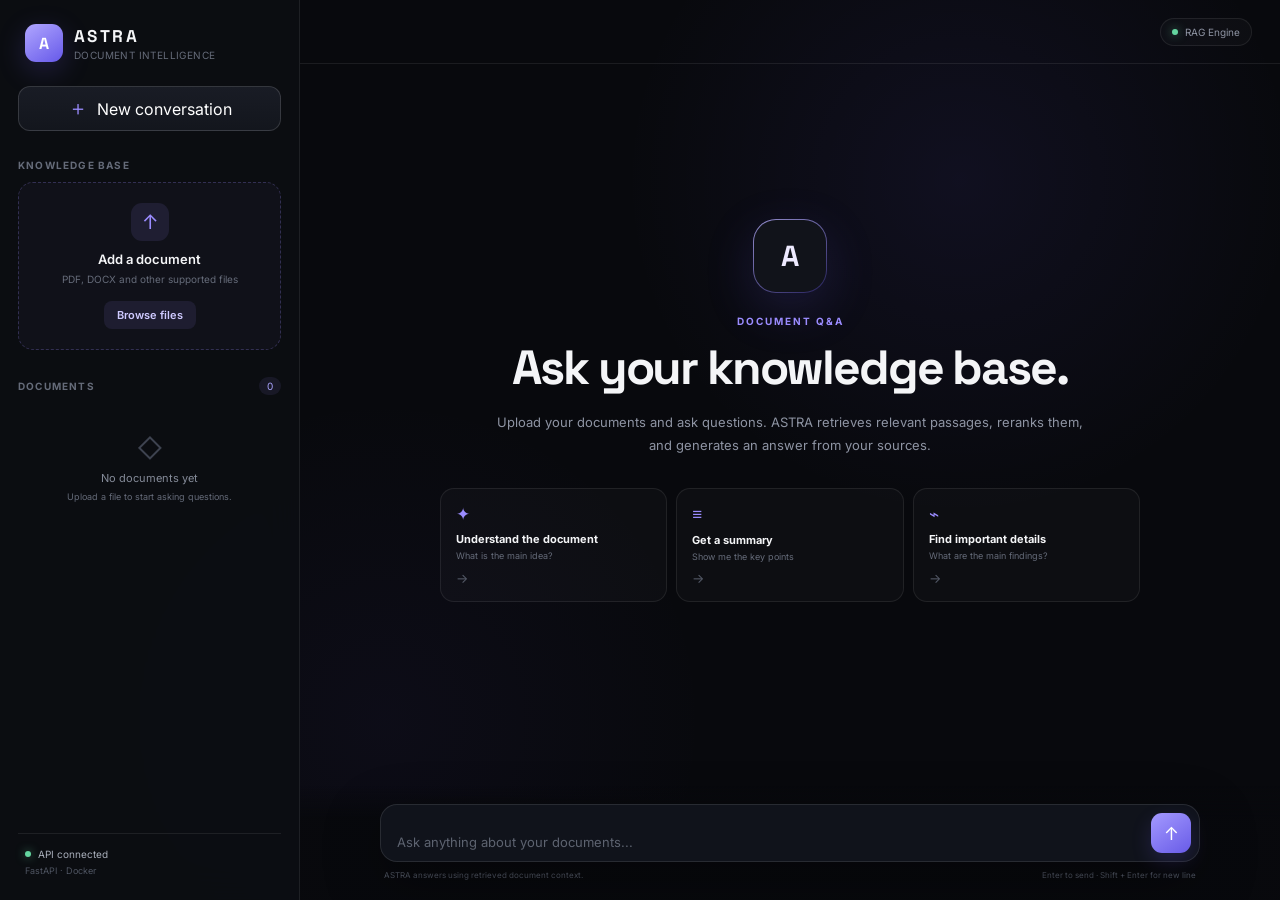
==== frontend/index.html @ 9e0460b1 "Add files via upload" ====
<!DOCTYPE html>
<html lang="en">
<head>
<meta charset="UTF-8">
<meta name="viewport" content="width=device-width, initial-scale=1.0">
<title>ASTRA RAG</title>
<link rel="preconnect" href="https://fonts.googleapis.com">
<link rel="preconnect" href="https://fonts.gstatic.com" crossorigin>
<link href="https://fonts.googleapis.com/css2?family=Inter:wght@400;500;600;700&family=Space+Grotesk:wght@500;600;700&display=swap" rel="stylesheet">
<link rel="stylesheet" href="style.css">
</head>
<body>
<div class="app-shell">

<aside class="sidebar">
  <div class="brand">
    <div class="brand-mark">A</div>
    <div><div class="brand-name">ASTRA</div><div class="brand-subtitle">DOCUMENT INTELLIGENCE</div></div>
  </div>

  <button class="new-chat-btn" id="newChatButton"><span>＋</span> New conversation</button>

  <section class="upload-panel">
    <div class="section-label">Knowledge base</div>
    <div class="drop-zone" id="dropZone">
      <div class="upload-icon">↑</div>
      <div class="drop-title">Add a document</div>
      <div class="drop-text">PDF, DOCX and other supported files</div>
      <button class="browse-btn" id="browseButton">Browse files</button>
      <input type="file" id="fileInput" hidden>
    </div>
  </section>

  <section class="documents-panel">
    <div class="documents-heading">
      <span class="section-label">Documents</span>
      <span class="document-count" id="documentCount">0</span>
    </div>
    <div id="documentList" class="document-list">
      <div class="empty-documents"><span>◇</span><p>No documents yet</p><small>Upload a file to start asking questions.</small></div>
    </div>
  </section>

  <div class="sidebar-footer">
    <div class="connection"><span class="status-dot"></span> API connected</div>
    <div class="api-label">FastAPI · Docker</div>
  </div>
</aside>

<main class="main">
  <header class="topbar">
    <div class="mobile-brand"><div class="brand-mark">A</div><span>ASTRA</span></div>
    <div class="engine-pill"><span class="mini-dot"></span> RAG Engine</div>
  </header>

  <div class="chat-area" id="chatContainer">
    <section class="welcome" id="welcomeScreen">
      <div class="welcome-orb"><div class="orb-core">A</div></div>
      <div class="eyebrow">DOCUMENT Q&A</div>
      <h1>Ask your knowledge base.</h1>
      <p class="welcome-text">Upload your documents and ask questions. ASTRA retrieves relevant passages, reranks them, and generates an answer from your sources.</p>

      <div class="suggestions">
        <button class="suggestion" onclick="useSuggestion('What is the main idea of this document?')">
          <span class="suggestion-icon">✦</span><span><strong>Understand the document</strong><small>What is the main idea?</small></span><span class="arrow">→</span>
        </button>
        <button class="suggestion" onclick="useSuggestion('Summarize the key points from this document.')">
          <span class="suggestion-icon">≡</span><span><strong>Get a summary</strong><small>Show me the key points</small></span><span class="arrow">→</span>
        </button>
        <button class="suggestion" onclick="useSuggestion('What are the important findings in this document?')">
          <span class="suggestion-icon">⌁</span><span><strong>Find important details</strong><small>What are the main findings?</small></span><span class="arrow">→</span>
        </button>
      </div>
    </section>
  </div>

  <div class="composer-wrap">
    <div class="composer">
      <textarea id="queryInput" rows="1" placeholder="Ask anything about your documents..."></textarea>
      <button class="send-btn" id="sendButton" aria-label="Send message"><span>↑</span></button>
    </div>
    <div class="composer-note"><span>ASTRA answers using retrieved document context.</span><span>Enter to send · Shift + Enter for new line</span></div>
  </div>
</main>
</div>

<div class="notification" id="notification"></div>
<script src="script.js"></script>
</body>
</html>
---- frontend/style.css ----
*{box-sizing:border-box;margin:0;padding:0}
:root{--bg:#08090d;--panel:#0e1016;--border:rgba(255,255,255,.08);--text:#f4f5f7;--muted:#8e94a3;--muted2:#656b79;--accent:#9b8cff;--success:#64d6a0;--danger:#ff7272}
html,body{width:100%;height:100%;overflow:hidden}
body{background:radial-gradient(circle at 75% 20%,rgba(116,95,255,.08),transparent 28%),radial-gradient(circle at 30% 80%,rgba(92,68,190,.06),transparent 28%),var(--bg);color:var(--text);font-family:Inter,sans-serif}
button,textarea{font:inherit}button{border:0;cursor:pointer}
.app-shell{height:100vh;display:flex}
.sidebar{width:300px;min-width:300px;height:100vh;display:flex;flex-direction:column;padding:22px 18px;background:rgba(12,14,19,.94);border-right:1px solid var(--border);backdrop-filter:blur(18px)}
.brand{display:flex;align-items:center;gap:11px;padding:2px 7px 24px}
.brand-mark{width:38px;height:38px;display:grid;place-items:center;border-radius:11px;color:#fff;font-family:"Space Grotesk";font-weight:700;background:linear-gradient(145deg,#b0a6ff,#6659e9);box-shadow:0 8px 28px rgba(112,94,240,.22)}
.brand-name{font-family:"Space Grotesk";font-size:17px;font-weight:700;letter-spacing:.14em}
.brand-subtitle{margin-top:2px;color:var(--muted2);font-size:10px;letter-spacing:.04em}
.new-chat-btn{height:45px;width:100%;display:flex;align-items:center;justify-content:center;gap:9px;border:1px solid rgba(255,255,255,.14);border-radius:12px;color:#fff;background:linear-gradient(180deg,#191c25,#13161d);transition:.2s}
.new-chat-btn:hover{border-color:rgba(155,140,255,.4);transform:translateY(-1px)}
.new-chat-btn span{color:var(--accent);font-size:20px}
.section-label{color:var(--muted2);font-size:10px;font-weight:700;letter-spacing:.12em;text-transform:uppercase}
.upload-panel{margin-top:28px}
.drop-zone{margin-top:11px;padding:20px 13px;text-align:center;border:1px dashed rgba(155,140,255,.25);border-radius:15px;background:rgba(155,140,255,.035);transition:.2s}
.drop-zone.dragging,.drop-zone:hover{border-color:rgba(155,140,255,.62);background:rgba(155,140,255,.07)}
.upload-icon{width:38px;height:38px;margin:0 auto 10px;display:grid;place-items:center;border-radius:11px;color:var(--accent);background:rgba(155,140,255,.11);font-size:20px}
.drop-title{font-size:13px;font-weight:600}.drop-text{margin:5px 0 14px;color:var(--muted2);font-size:10px;line-height:1.5}
.browse-btn{padding:7px 13px;border-radius:8px;color:#cfcaff;background:rgba(155,140,255,.1);font-size:11px;font-weight:600}
.documents-panel{min-height:0;margin-top:27px;flex:1}.documents-heading{display:flex;align-items:center;justify-content:space-between}
.document-count{min-width:22px;padding:3px 7px;border-radius:20px;color:#aaa4ff;background:rgba(155,140,255,.09);font-size:10px;text-align:center}
.document-list{margin-top:10px;max-height:calc(100vh - 490px);overflow-y:auto}.document-list::-webkit-scrollbar{width:4px}.document-list::-webkit-scrollbar-thumb{background:#292d38;border-radius:10px}
.document-item{display:flex;align-items:center;gap:10px;padding:10px;margin-bottom:5px;border-radius:11px;background:rgba(255,255,255,.025)}
.document-icon{width:30px;height:30px;flex:0 0 30px;display:grid;place-items:center;border-radius:8px;background:#191c24;font-size:13px}
.document-info{min-width:0}.document-name{overflow:hidden;color:#d9dbe1;font-size:11px;font-weight:500;text-overflow:ellipsis;white-space:nowrap}
.document-status{margin-top:3px;color:var(--muted2);font-size:9px}.document-status.indexed{color:var(--success)}.document-status.failed{color:var(--danger)}
.empty-documents{padding:28px 10px;text-align:center;color:var(--muted2)}.empty-documents span{display:block;margin-bottom:8px;color:#3e4350;font-size:25px}.empty-documents p{color:#858b99;font-size:11px}.empty-documents small{display:block;margin-top:5px;font-size:9px;line-height:1.5}
.sidebar-footer{padding:14px 7px 2px;border-top:1px solid var(--border)}.connection{display:flex;align-items:center;gap:7px;color:#a9afbb;font-size:10px}.status-dot,.mini-dot{width:6px;height:6px;border-radius:50%;background:var(--success);box-shadow:0 0 10px rgba(100,214,160,.6)}.api-label{margin-top:5px;color:#4f5562;font-size:9px}
.main{min-width:0;height:100vh;flex:1;display:flex;flex-direction:column}.topbar{height:64px;min-height:64px;display:flex;align-items:center;justify-content:flex-end;padding:0 28px;border-bottom:1px solid var(--border)}
.mobile-brand{display:none}.engine-pill{display:flex;align-items:center;gap:7px;padding:7px 11px;border:1px solid var(--border);border-radius:20px;color:var(--muted);background:rgba(255,255,255,.025);font-size:10px}
.chat-area{width:min(920px,100%);margin:0 auto;padding:42px 28px 140px;flex:1;overflow-y:auto}.chat-area::-webkit-scrollbar{width:6px}.chat-area::-webkit-scrollbar-thumb{background:#252934;border-radius:10px}
.welcome{min-height:100%;display:flex;flex-direction:column;align-items:center;justify-content:center;padding-bottom:45px;text-align:center}
.welcome-orb{width:74px;height:74px;margin-bottom:22px;padding:1px;display:grid;place-items:center;border-radius:23px;background:linear-gradient(145deg,rgba(184,176,255,.8),rgba(91,77,226,.35));box-shadow:0 15px 50px rgba(103,87,231,.17)}
.orb-core{width:100%;height:100%;display:grid;place-items:center;border-radius:22px;color:#eeeaff;background:#11131a;font-family:"Space Grotesk";font-size:29px;font-weight:700}
.eyebrow{color:var(--accent);font-size:10px;font-weight:700;letter-spacing:.2em}.welcome h1{margin-top:10px;font-family:"Space Grotesk";font-size:clamp(32px,4vw,48px);letter-spacing:-.045em}
.welcome-text{max-width:610px;margin-top:13px;color:var(--muted);font-size:13px;line-height:1.75}
.suggestions{width:min(700px,100%);display:grid;grid-template-columns:repeat(3,1fr);gap:9px;margin-top:32px}.suggestion{min-height:102px;display:flex;flex-direction:column;align-items:flex-start;gap:8px;padding:15px;text-align:left;border:1px solid var(--border);border-radius:14px;color:var(--text);background:rgba(255,255,255,.022);transition:.2s}
.suggestion:hover{transform:translateY(-2px);border-color:rgba(155,140,255,.28);background:rgba(155,140,255,.045)}.suggestion-icon{color:var(--accent);font-size:17px}.suggestion strong{display:block;font-size:11px}.suggestion small{display:block;margin-top:4px;color:var(--muted2);font-size:9px}.arrow{margin-top:auto;color:#555b69;font-size:13px}
.message{display:flex;width:100%;margin-bottom:22px}.user-message{justify-content:flex-end}.user-message .message-content{max-width:70%;padding:11px 14px;border:1px solid rgba(155,140,255,.16);border-radius:15px 15px 4px 15px;color:#eeeaff;background:rgba(155,140,255,.095);font-size:13px;line-height:1.6}
.ai-message{justify-content:flex-start}.ai-message .message-content{max-width:82%;color:#d7dae2;font-size:13px;line-height:1.75}.sources{display:grid;gap:7px;margin-top:16px}.source-card{padding:10px 12px;border-left:2px solid rgba(155,140,255,.5);border-radius:0 9px 9px 0;color:var(--muted);background:rgba(255,255,255,.025);font-size:9px;line-height:1.5}.source-card strong{color:#bfc3cd;font-size:10px}
.composer-wrap{position:fixed;right:0;bottom:0;left:300px;padding:18px 28px 20px;background:linear-gradient(transparent,rgba(8,9,13,.97) 28%)}.composer{width:min(820px,100%);min-height:58px;display:flex;align-items:flex-end;gap:10px;margin:0 auto;padding:8px 8px 8px 16px;border:1px solid rgba(255,255,255,.1);border-radius:17px;background:rgba(18,21,29,.94);box-shadow:0 18px 55px rgba(0,0,0,.35);backdrop-filter:blur(18px)}
.composer:focus-within{border-color:rgba(155,140,255,.35)}textarea{width:100%;max-height:130px;resize:none;outline:0;border:0;background:transparent;color:var(--text);font-size:13px;line-height:1.5}textarea::placeholder{color:#5d6370}
.send-btn{width:40px;height:40px;flex:0 0 40px;display:grid;place-items:center;border-radius:11px;color:#fff;background:linear-gradient(145deg,#a49aff,#685be7);box-shadow:0 8px 20px rgba(104,91,231,.2);transition:.2s}.send-btn:hover{transform:translateY(-1px)}.send-btn:disabled{opacity:.45;cursor:not-allowed;transform:none}.send-btn span{font-size:18px}
.composer-note{width:min(820px,100%);display:flex;justify-content:space-between;margin:8px auto 0;padding:0 4px;color:#4f5562;font-size:8px}
.typing{display:flex;align-items:center;gap:4px;color:var(--muted2);font-size:11px}.typing-dot{width:5px;height:5px;border-radius:50%;background:#77718f;animation:pulse 1s infinite ease-in-out}.typing-dot:nth-child(2){animation-delay:.15s}.typing-dot:nth-child(3){animation-delay:.3s}
@keyframes pulse{0%,100%{opacity:.25;transform:translateY(0)}50%{opacity:1;transform:translateY(-2px)}}
.notification{position:fixed;right:22px;top:22px;z-index:100;max-width:330px;padding:11px 15px;border:1px solid rgba(255,255,255,.14);border-radius:11px;color:#e7e9ee;background:#171a22;box-shadow:0 14px 40px rgba(0,0,0,.35);font-size:11px;opacity:0;pointer-events:none;transform:translateY(-8px);transition:.25s}.notification.show{opacity:1;transform:translateY(0)}
@media(max-width:800px){.sidebar{width:245px;min-width:245px}.composer-wrap{left:245px}.suggestions{grid-template-columns:1fr;max-width:500px}}
@media(max-width:650px){html,body{overflow:auto}.sidebar{display:none}.main{min-height:100vh}.topbar{justify-content:space-between;padding:0 16px}.mobile-brand{display:flex;align-items:center;gap:9px;font-family:"Space Grotesk";font-size:15px;font-weight:700;letter-spacing:.1em}.mobile-brand .brand-mark{width:31px;height:31px;border-radius:9px;font-size:13px}.chat-area{padding:28px 16px 150px}.welcome h1{font-size:34px}.welcome-text{font-size:12px}.composer-wrap{left:0;padding:12px 12px 15px}.composer-note{display:none}.user-message .message-content,.ai-message .message-content{max-width:92%}}
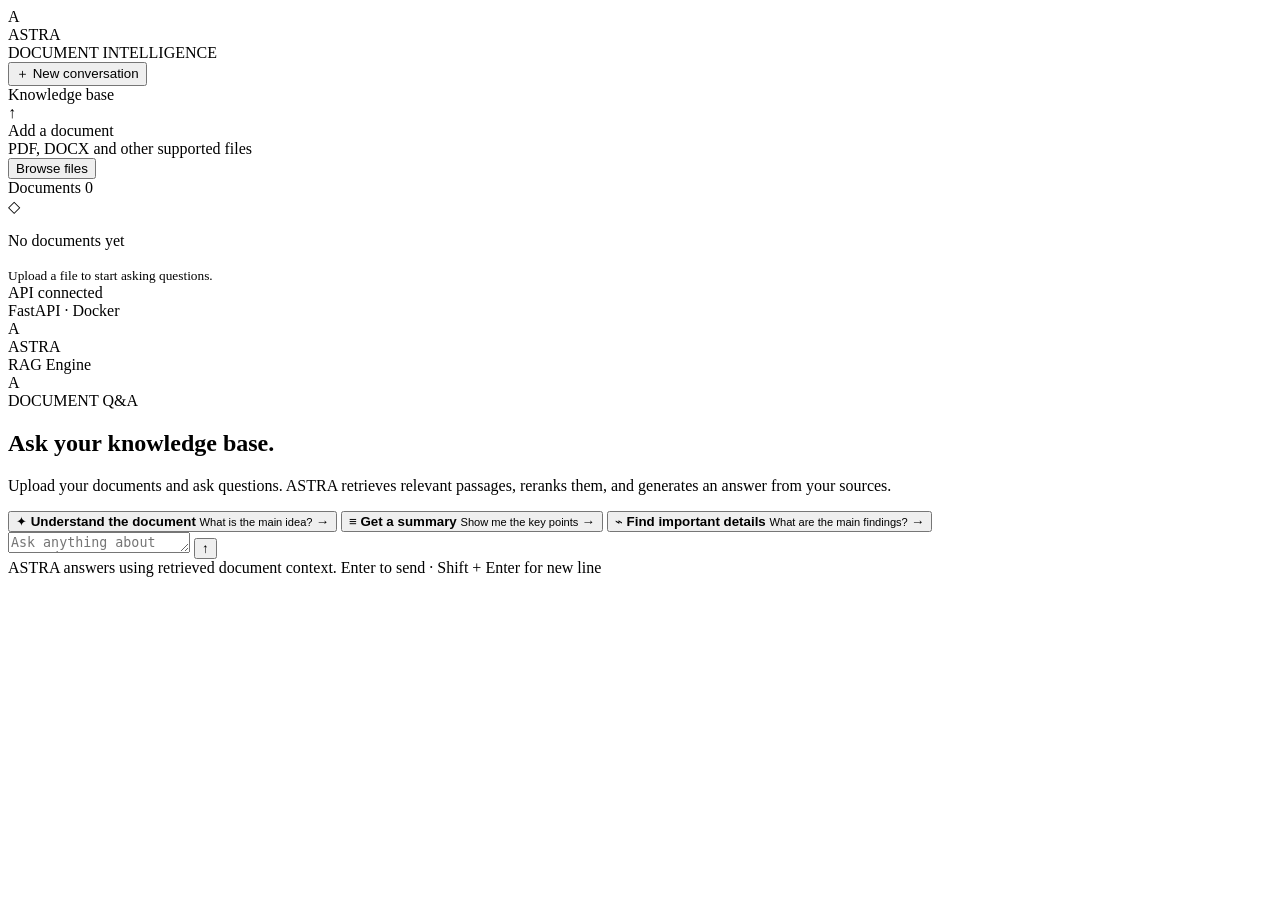
==== commit d9b892bd: "Refactor index.html for improved structure Updated HTML structure and added FastAPI static file link" ====
--- a/frontend/index.html
+++ b/frontend/index.html
@@ -1,90 +1,420 @@
 <!DOCTYPE html>
 <html lang="en">
 <head>
-<meta charset="UTF-8">
-<meta name="viewport" content="width=device-width, initial-scale=1.0">
-<title>ASTRA RAG</title>
-<link rel="preconnect" href="https://fonts.googleapis.com">
-<link rel="preconnect" href="https://fonts.gstatic.com" crossorigin>
-<link href="https://fonts.googleapis.com/css2?family=Inter:wght@400;500;600;700&family=Space+Grotesk:wght@500;600;700&display=swap" rel="stylesheet">
-<link rel="stylesheet" href="style.css">
+    <meta charset="UTF-8">
+    <meta name="viewport" content="width=device-width, initial-scale=1.0">
+
+    <title>ASTRA RAG</title>
+
+    <!-- Google Font -->
+    <link rel="preconnect" href="https://fonts.googleapis.com">
+    <link rel="preconnect" href="https://fonts.gstatic.com" crossorigin>
+
+    <link
+        href="https://fonts.googleapis.com/css2?family=Inter:wght@400;500;600;700&family=Space+Grotesk:wght@500;600;700&display=swap"
+        rel="stylesheet"
+    >
+
+    <!-- FastAPI static files -->
+    <link rel="stylesheet" href="/static/style.css">
 </head>
+
 <body>
+
 <div class="app-shell">
 
-<aside class="sidebar">
-  <div class="brand">
-    <div class="brand-mark">A</div>
-    <div><div class="brand-name">ASTRA</div><div class="brand-subtitle">DOCUMENT INTELLIGENCE</div></div>
-  </div>
-
-  <button class="new-chat-btn" id="newChatButton"><span>＋</span> New conversation</button>
-
-  <section class="upload-panel">
-    <div class="section-label">Knowledge base</div>
-    <div class="drop-zone" id="dropZone">
-      <div class="upload-icon">↑</div>
-      <div class="drop-title">Add a document</div>
-      <div class="drop-text">PDF, DOCX and other supported files</div>
-      <button class="browse-btn" id="browseButton">Browse files</button>
-      <input type="file" id="fileInput" hidden>
-    </div>
-  </section>
-
-  <section class="documents-panel">
-    <div class="documents-heading">
-      <span class="section-label">Documents</span>
-      <span class="document-count" id="documentCount">0</span>
-    </div>
-    <div id="documentList" class="document-list">
-      <div class="empty-documents"><span>◇</span><p>No documents yet</p><small>Upload a file to start asking questions.</small></div>
-    </div>
-  </section>
-
-  <div class="sidebar-footer">
-    <div class="connection"><span class="status-dot"></span> API connected</div>
-    <div class="api-label">FastAPI · Docker</div>
-  </div>
-</aside>
-
-<main class="main">
-  <header class="topbar">
-    <div class="mobile-brand"><div class="brand-mark">A</div><span>ASTRA</span></div>
-    <div class="engine-pill"><span class="mini-dot"></span> RAG Engine</div>
-  </header>
-
-  <div class="chat-area" id="chatContainer">
-    <section class="welcome" id="welcomeScreen">
-      <div class="welcome-orb"><div class="orb-core">A</div></div>
-      <div class="eyebrow">DOCUMENT Q&A</div>
-      <h1>Ask your knowledge base.</h1>
-      <p class="welcome-text">Upload your documents and ask questions. ASTRA retrieves relevant passages, reranks them, and generates an answer from your sources.</p>
-
-      <div class="suggestions">
-        <button class="suggestion" onclick="useSuggestion('What is the main idea of this document?')">
-          <span class="suggestion-icon">✦</span><span><strong>Understand the document</strong><small>What is the main idea?</small></span><span class="arrow">→</span>
+    <!-- ================= SIDEBAR ================= -->
+
+    <aside class="sidebar">
+
+        <!-- Brand -->
+        <div class="brand">
+
+            <div class="brand-mark">
+                A
+            </div>
+
+            <div>
+                <div class="brand-name">
+                    ASTRA
+                </div>
+
+                <div class="brand-subtitle">
+                    DOCUMENT INTELLIGENCE
+                </div>
+            </div>
+
+        </div>
+
+
+        <!-- New Chat -->
+        <button
+            class="new-chat-btn"
+            id="newChatButton"
+        >
+            <span>＋</span>
+            New conversation
         </button>
-        <button class="suggestion" onclick="useSuggestion('Summarize the key points from this document.')">
-          <span class="suggestion-icon">≡</span><span><strong>Get a summary</strong><small>Show me the key points</small></span><span class="arrow">→</span>
-        </button>
-        <button class="suggestion" onclick="useSuggestion('What are the important findings in this document?')">
-          <span class="suggestion-icon">⌁</span><span><strong>Find important details</strong><small>What are the main findings?</small></span><span class="arrow">→</span>
-        </button>
-      </div>
-    </section>
-  </div>
-
-  <div class="composer-wrap">
-    <div class="composer">
-      <textarea id="queryInput" rows="1" placeholder="Ask anything about your documents..."></textarea>
-      <button class="send-btn" id="sendButton" aria-label="Send message"><span>↑</span></button>
-    </div>
-    <div class="composer-note"><span>ASTRA answers using retrieved document context.</span><span>Enter to send · Shift + Enter for new line</span></div>
-  </div>
-</main>
+
+
+        <!-- Upload -->
+        <section class="upload-panel">
+
+            <div class="section-label">
+                Knowledge base
+            </div>
+
+
+            <div
+                class="drop-zone"
+                id="dropZone"
+            >
+
+                <div class="upload-icon">
+                    ↑
+                </div>
+
+
+                <div class="drop-title">
+                    Add a document
+                </div>
+
+
+                <div class="drop-text">
+                    PDF, DOCX and other supported files
+                </div>
+
+
+                <button
+                    class="browse-btn"
+                    id="browseButton"
+                    type="button"
+                >
+                    Browse files
+                </button>
+
+
+                <input
+                    type="file"
+                    id="fileInput"
+                    hidden
+                >
+
+            </div>
+
+        </section>
+
+
+        <!-- Documents -->
+        <section class="documents-panel">
+
+            <div class="documents-heading">
+
+                <span class="section-label">
+                    Documents
+                </span>
+
+                <span
+                    class="document-count"
+                    id="documentCount"
+                >
+                    0
+                </span>
+
+            </div>
+
+
+            <div
+                id="documentList"
+                class="document-list"
+            >
+
+                <div class="empty-documents">
+
+                    <span>
+                        ◇
+                    </span>
+
+                    <p>
+                        No documents yet
+                    </p>
+
+                    <small>
+                        Upload a file to start asking questions.
+                    </small>
+
+                </div>
+
+            </div>
+
+        </section>
+
+
+        <!-- Sidebar Footer -->
+        <div class="sidebar-footer">
+
+            <div class="connection">
+
+                <span class="status-dot"></span>
+
+                API connected
+
+            </div>
+
+
+            <div class="api-label">
+                FastAPI · Docker
+            </div>
+
+        </div>
+
+    </aside>
+
+
+
+    <!-- ================= MAIN ================= -->
+
+    <main class="main">
+
+
+        <!-- Top bar -->
+        <header class="topbar">
+
+            <!-- Mobile brand -->
+            <div class="mobile-brand">
+
+                <div class="brand-mark">
+                    A
+                </div>
+
+                <span>
+                    ASTRA
+                </span>
+
+            </div>
+
+
+            <div class="engine-pill">
+
+                <span class="mini-dot"></span>
+
+                RAG Engine
+
+            </div>
+
+        </header>
+
+
+
+        <!-- Chat area -->
+        <div
+            class="chat-area"
+            id="chatContainer"
+        >
+
+
+            <!-- Welcome screen -->
+            <section
+                class="welcome"
+                id="welcomeScreen"
+            >
+
+                <div class="welcome-orb">
+
+                    <div class="orb-core">
+                        A
+                    </div>
+
+                </div>
+
+
+                <div class="eyebrow">
+                    DOCUMENT Q&A
+                </div>
+
+
+                <h1>
+                    Ask your knowledge base.
+                </h1>
+
+
+                <p class="welcome-text">
+
+                    Upload your documents and ask questions.
+                    ASTRA retrieves relevant passages, reranks them,
+                    and generates an answer from your sources.
+
+                </p>
+
+
+
+                <!-- Suggested questions -->
+                <div class="suggestions">
+
+
+                    <button
+                        class="suggestion"
+                        onclick="useSuggestion('What is the main idea of this document?')"
+                    >
+
+                        <span class="suggestion-icon">
+                            ✦
+                        </span>
+
+
+                        <span>
+
+                            <strong>
+                                Understand the document
+                            </strong>
+
+                            <small>
+                                What is the main idea?
+                            </small>
+
+                        </span>
+
+
+                        <span class="arrow">
+                            →
+                        </span>
+
+                    </button>
+
+
+
+                    <button
+                        class="suggestion"
+                        onclick="useSuggestion('Summarize the key points from this document.')"
+                    >
+
+                        <span class="suggestion-icon">
+                            ≡
+                        </span>
+
+
+                        <span>
+
+                            <strong>
+                                Get a summary
+                            </strong>
+
+                            <small>
+                                Show me the key points
+                            </small>
+
+                        </span>
+
+
+                        <span class="arrow">
+                            →
+                        </span>
+
+                    </button>
+
+
+
+                    <button
+                        class="suggestion"
+                        onclick="useSuggestion('What are the important findings in this document?')"
+                    >
+
+                        <span class="suggestion-icon">
+                            ⌁
+                        </span>
+
+
+                        <span>
+
+                            <strong>
+                                Find important details
+                            </strong>
+
+                            <small>
+                                What are the main findings?
+                            </small>
+
+                        </span>
+
+
+                        <span class="arrow">
+                            →
+                        </span>
+
+                    </button>
+
+
+                </div>
+
+            </section>
+
+        </div>
+
+
+
+        <!-- ================= COMPOSER ================= -->
+
+        <div class="composer-wrap">
+
+
+            <div class="composer">
+
+
+                <textarea
+                    id="queryInput"
+                    rows="1"
+                    placeholder="Ask anything about your documents..."
+                ></textarea>
+
+
+                <button
+                    class="send-btn"
+                    id="sendButton"
+                    type="button"
+                    aria-label="Send message"
+                >
+
+                    <span>
+                        ↑
+                    </span>
+
+                </button>
+
+
+            </div>
+
+
+            <div class="composer-note">
+
+                <span>
+                    ASTRA answers using retrieved document context.
+                </span>
+
+
+                <span>
+                    Enter to send · Shift + Enter for new line
+                </span>
+
+            </div>
+
+        </div>
+
+    </main>
+
 </div>
 
-<div class="notification" id="notification"></div>
-<script src="script.js"></script>
+
+
+<!-- Notification -->
+<div
+    class="notification"
+    id="notification"
+></div>
+
+
+
+<!-- FastAPI static JavaScript -->
+<script src="/static/script.js"></script>
+
 </body>
 </html>
